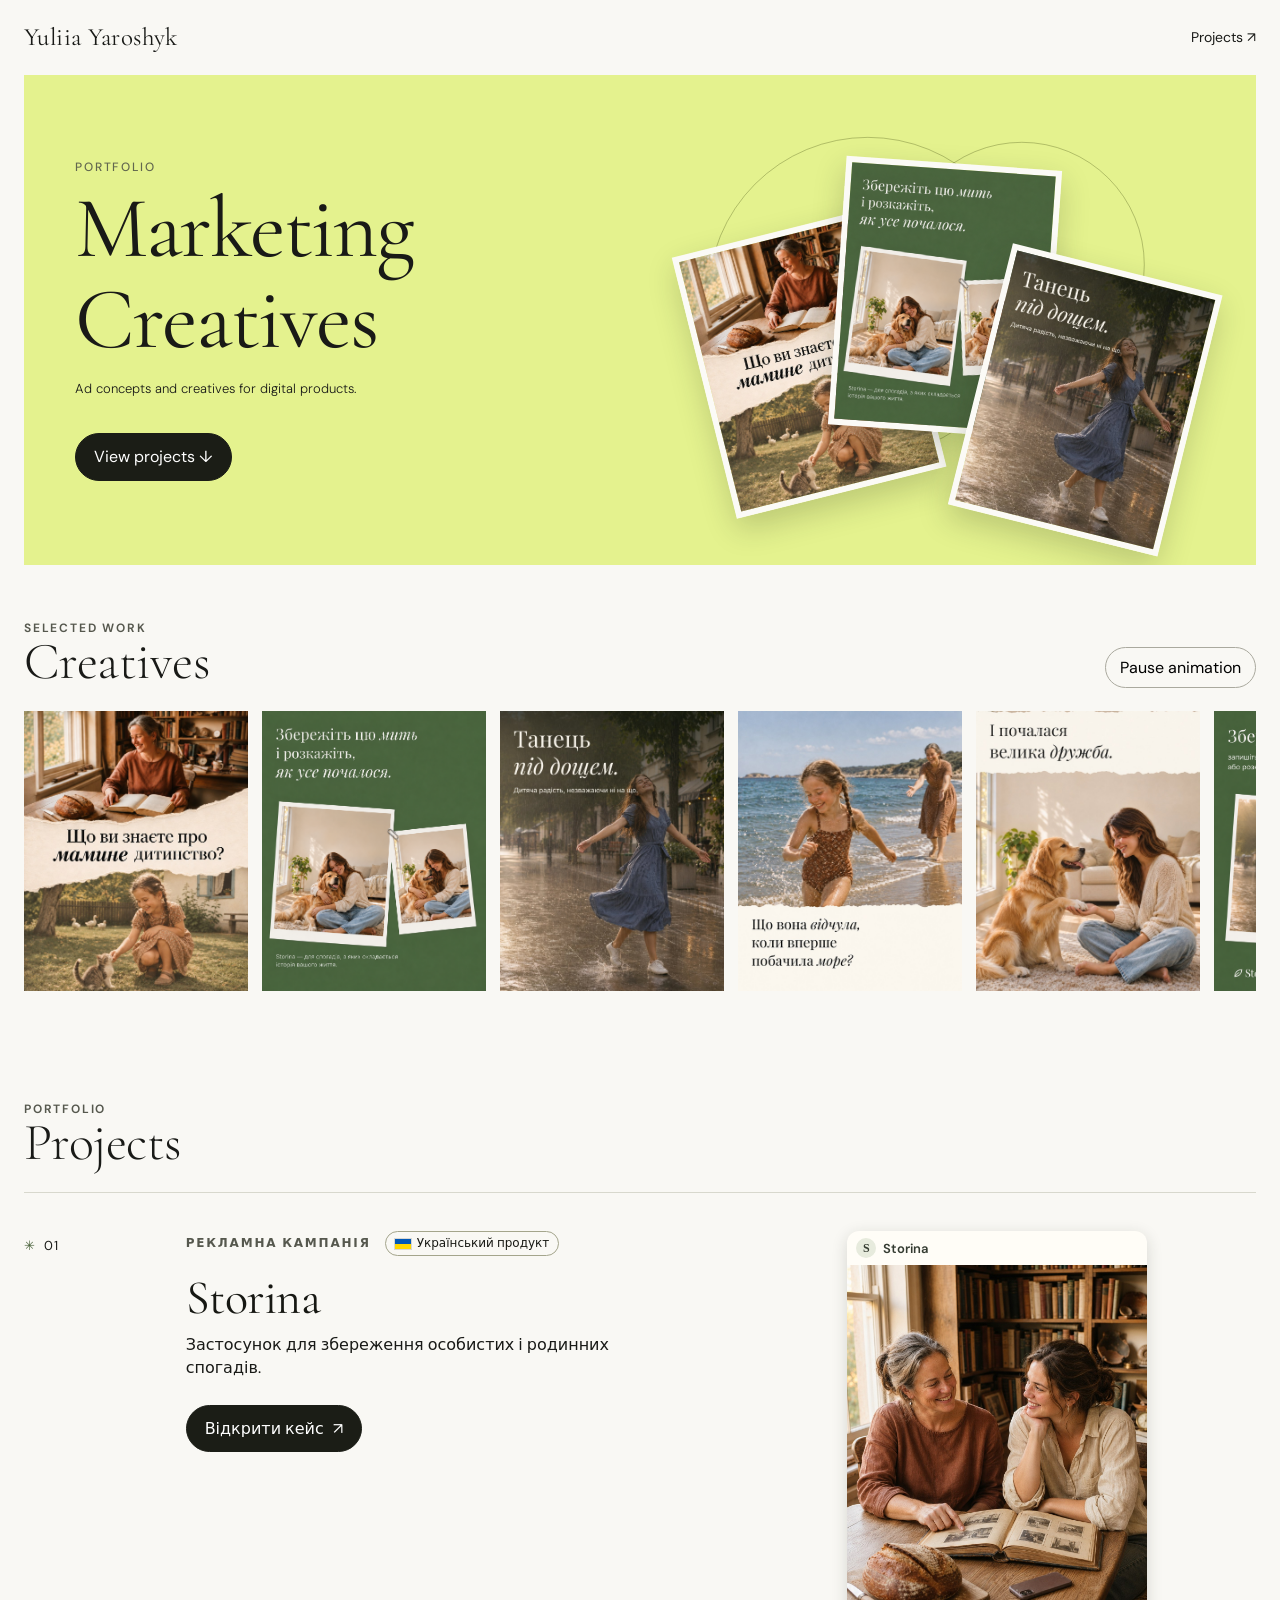
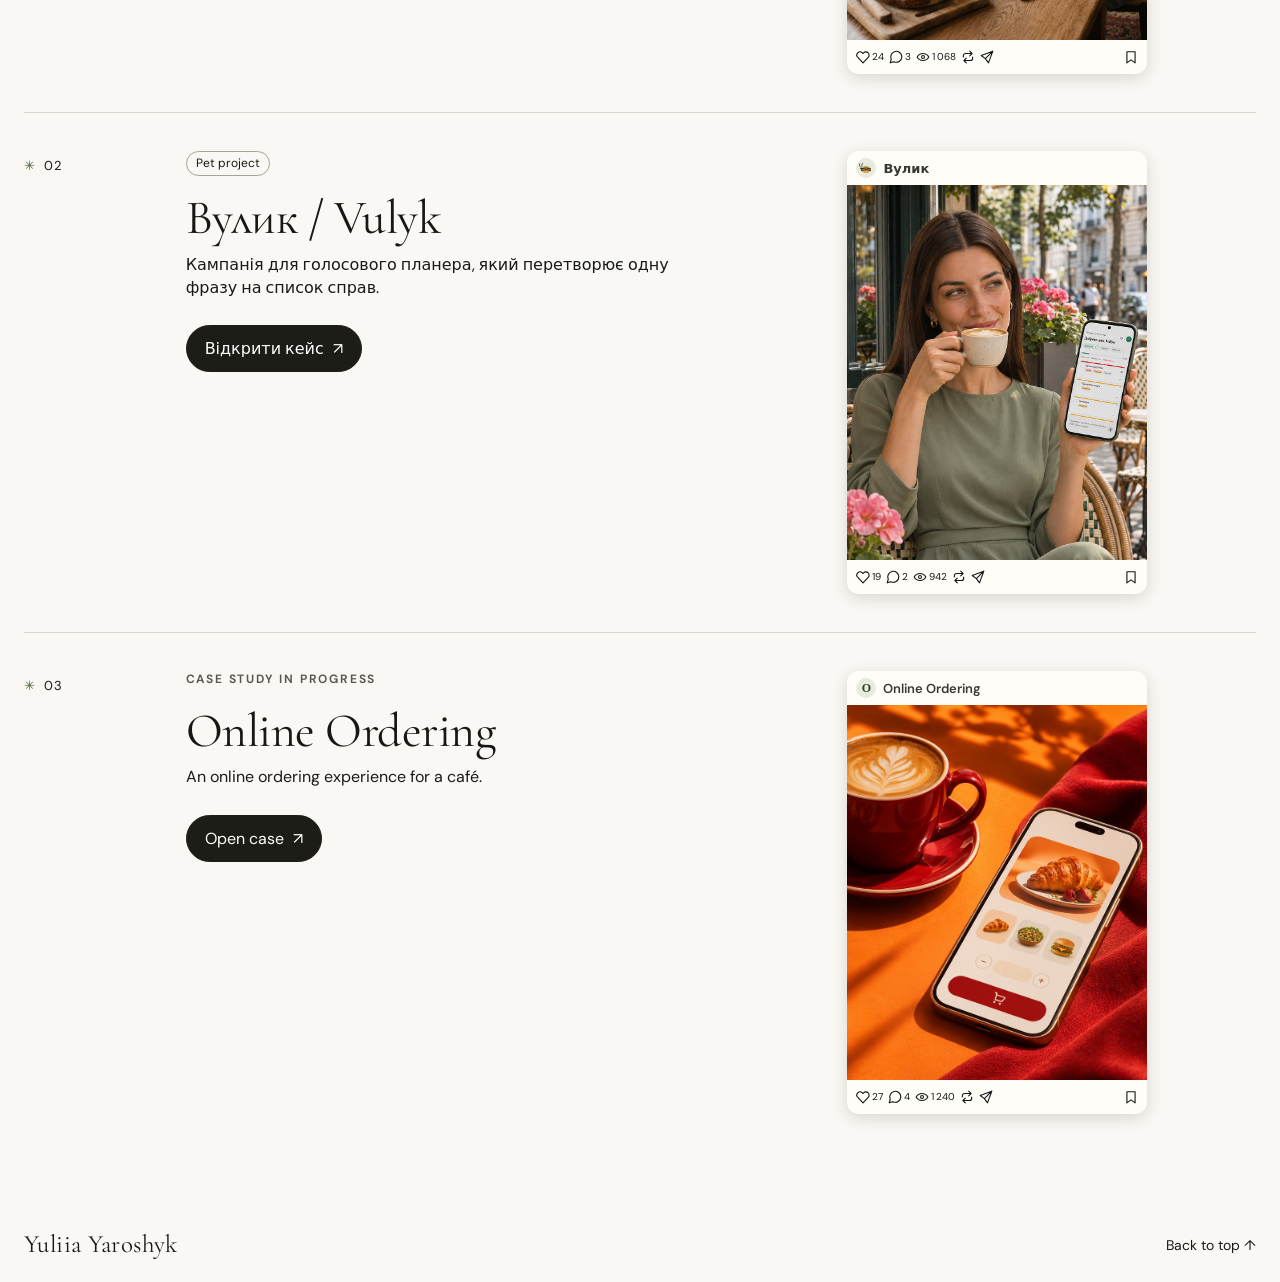
==== index.html @ d84deea1 "Import marketing portfolio site" ====
<!doctype html><html lang="en"><head><meta charset="utf-8"><meta name="viewport" content="width=device-width,initial-scale=1"><meta name="description" content="Marketing Creatives — Yuliia Yaroshyk’s portfolio."><title>Marketing Creatives · Yuliia Yaroshyk</title><link rel="preconnect" href="https://fonts.googleapis.com"><link rel="preconnect" href="https://fonts.gstatic.com" crossorigin><link rel="stylesheet" href="https://fonts.googleapis.com/css2?family=Cormorant+Garamond:ital,wght@0,300;0,400;0,600;1,300;1,400;1,600&amp;family=DM+Sans:opsz,wght@9..40,300;9..40,400;9..40,500&amp;display=swap"><style>*{box-sizing:border-box}body{margin:0;background:#f9f8f4;color:#191a17;font:16px/1.45 'DM Sans',system-ui,sans-serif}a{color:inherit}img{display:block;width:100%;height:auto}header,main,footer{width:min(1260px,calc(100% - 48px));margin:auto}header,footer{display:flex;justify-content:space-between;align-items:center;padding:23px 0;gap:16px}header a,footer a{text-decoration:none}.label{color:#56584e;font-size:12px;letter-spacing:.15em;text-transform:uppercase;font-weight:650}.hero{display:grid;grid-template-columns:1fr 1fr;align-items:center;background:#e4f28e;overflow:hidden;min-height:490px}.copy{padding:clamp(24px,5vw,75px) clamp(24px,4vw,56px);z-index:1}.copy p{max-width:320px;margin:22px 0;font-size:13px;font-weight:300;line-height:1.85}.copy a{display:inline-block;background:#1b1d16;color:white;border-radius:0;padding:12px 20px;text-decoration:none}h1,h2,h3{font-family:'Cormorant Garamond',Georgia,serif;font-weight:400;line-height:.98;margin:0;letter-spacing:-.035em}h1{font-size:clamp(58px,6.8vw,104px);line-height:1.04;letter-spacing:-.022em;margin-top:20px}h2{font-size:clamp(38px,5vw,52px);font-weight:300;letter-spacing:-.01em}h3{font-size:30px;font-weight:300;line-height:1.2;letter-spacing:-.01em}.stage{height:460px;position:relative;isolation:isolate}.stage img{position:absolute;width:35%;left:32%;top:16%;aspect-ratio:4/5;object-fit:cover;border:6px solid #fbfaf6;box-shadow:0 12px 30px #26311736;animation:float 6s ease-in-out infinite;transform:translate(var(--x),var(--y)) rotate(var(--r))}.stage img:nth-of-type(1){--x:-63%;--y:24%;--r:-14deg}.stage img:nth-of-type(2){--x:0%;--y:0%;--r:4deg;animation-delay:-2s}.stage img:nth-of-type(3){--x:65%;--y:38%;--r:14deg;animation-delay:-4s}@keyframes float{50%{transform:translate(var(--x),calc(var(--y) - 14px)) rotate(var(--r))}}section:not(.hero){padding:55px 0;border-bottom:1px solid #d1d1c7}.row{display:flex;justify-content:space-between;align-items:end;gap:12px;margin-bottom:23px}.window{overflow:hidden}.belt,.set{display:flex;width:max-content}.belt{animation:scroll 34s linear infinite}.set{gap:14px;padding-right:14px}.set img{width:clamp(136px,18vw,224px);aspect-ratio:4/5;object-fit:cover}@keyframes scroll{to{transform:translateX(-50%)}}.paused .belt,.paused .stage img,.window:hover .belt{animation-play-state:paused}button{font:inherit;border:1px solid #aaa99e;background:transparent;padding:8px 14px;border-radius:0;cursor:pointer}.projects{display:grid;grid-template-columns:repeat(2,minmax(0,1fr));gap:18px}.featured{grid-column:1/-1;display:grid;grid-template-columns:1fr 1fr;background:#e7e9de;text-decoration:none}.featured>div,.projects article>div{padding:22px}.featured img,.projects article img{aspect-ratio:16/9;object-fit:cover}.featured img{object-position:center 29%}.projects article{background:#eeece5}.projects p{margin-bottom:0}.projects h3{margin:9px 0}.projects a:hover h3{text-decoration:underline}.arrow{font-size:25px}a:focus-visible,button:focus-visible{outline:3px solid #172bb6;outline-offset:4px}@media(max-width:680px){header,main,footer{width:calc(100% - 24px)}.hero,.featured,.projects{grid-template-columns:1fr}.stage{height:clamp(235px,65vw,390px)}.copy{padding-bottom:0}.row{align-items:start;flex-direction:column}.stage img{width:31%;left:35%;top:10%}section:not(.hero){padding:35px 0}}@media(prefers-reduced-motion:reduce){.stage img,.belt{animation:none}.window{overflow-x:auto}.set[aria-hidden=true],#motion{display:none}}.product-label{display:inline-block;margin-top:8px;padding:3px 9px;border:1px solid #6a785e;border-radius:0;color:#34432b;font-size:12px;line-height:1.4}
.copy{display:flex;flex-direction:column;align-items:flex-start;text-align:left;gap:32px}
.copy .label{margin-bottom:8px;color:#62674f;font-weight:500}
.copy h1{margin:0}
.copy p{margin:12px 0 0}
.projects{display:grid;grid-template-columns:minmax(0,1fr);gap:18px}
.projects .project{display:grid;grid-template-columns:minmax(0,1fr) minmax(0,1fr);background:#e7e9de;border:1px solid #d7d9cd;border-radius:0;overflow:hidden}
.projects .project-media{display:grid;place-items:center;padding:18px;background:#efeee8}
.projects .project-media img{width:100%;height:clamp(205px,28vw,320px);aspect-ratio:auto;object-fit:contain}
.projects .project-content{display:flex;flex-direction:column;align-items:flex-start;justify-content:center;gap:24px;padding:clamp(20px,3vw,42px)}
.project-meta{display:flex;align-items:flex-start;justify-content:space-between;gap:10px;flex-wrap:wrap;width:100%}
.project-meta .product-label{margin:0 0 0 auto;white-space:nowrap}
.project-intro h3{margin:0}
.project-intro p{margin:8px 0 0;max-width:44ch}
.site-button,.copy .site-button{display:inline-flex;align-items:center;gap:9px;background:#1b1d16;color:#fff;border:1px solid #1b1d16;border-radius:0;padding:11px 18px;text-decoration:none;transition:background-color .2s,color .2s,border-color .2s,transform .2s}
@media(hover:hover){.site-button:hover,.copy .site-button:hover{background:#435235;border-color:#435235;color:#fff;transform:translateY(-2px)}#motion:hover{background:#e7e9de}}
@media(max-width:680px){.copy{gap:24px}.projects .project{grid-template-columns:minmax(0,1fr)}.projects .project-media img{height:clamp(190px,64vw,320px)}.projects .project-content{gap:16px}}
@media(prefers-reduced-motion:reduce){.site-button,.copy .site-button{transition:none}.site-button:hover,.copy .site-button:hover{transform:none}}

#more .projects{display:block;border-top:1px solid #d8d8cd}
#more .project{grid-template-columns:minmax(52px,.22fr) minmax(0,1fr) minmax(0,1.03fr);grid-template-areas:'number copy media';gap:clamp(18px,4vw,58px);align-items:start;padding:clamp(20px,3vw,38px) 0;border:0;border-bottom:1px solid #d8d8cd;background:transparent;overflow:visible}
#more .project-number{grid-area:number;display:flex;align-items:center;gap:8px;padding-top:6px;font-size:13px;letter-spacing:.08em;font-variant-numeric:tabular-nums}
#more .project-number:before{content:'✳';color:#486139}
#more .project-content{grid-area:copy;padding:0;gap:14px}
#more .project-meta{justify-content:flex-start;align-items:center;gap:8px 14px}
#more .product-label{margin:0}
#more .project-intro h3{color:#486139;font-size:clamp(34px,4vw,48px);font-weight:400}
#more .project-intro p{margin-top:5px}
#more .project-media{grid-area:media;padding:0;background:transparent}
#more .project-media img{height:clamp(190px,25vw,315px);object-position:left center;object-fit:contain}
@media(max-width:680px){
 #more .project{grid-template-columns:42px minmax(0,1fr);grid-template-areas:'number copy' '. media';gap:16px 12px}
 #more .project-media img{height:auto;max-height:320px}
}

section[aria-labelledby="creative-title"]{border-bottom:0}

header b,footer b{font:400 25px/1.15 'Cormorant Garamond',Georgia,serif;letter-spacing:.015em;text-transform:none}
header a,footer a{font:400 14px/1.3 'DM Sans',system-ui,sans-serif}
#more{border-bottom:0}
#more .project:last-child{border-bottom:0}
#more .project-intro h3{color:#171813}
#more .product-label{border-radius:999px;color:#171813;border-color:#a4a58c}
#more .project-content .site-button{margin-top:12px}
#more .project-media{position:relative;aspect-ratio:3/2;background:#eeece5}
#more .project-media img{position:absolute;inset:0;width:100%;height:100%;min-height:0;max-height:none;object-fit:contain;object-position:center}
#more .project{position:relative;transition:background-color .2s ease}
#more .project-storina .project-media img{object-fit:cover;object-position:center 34%}
#more .site-button::after{content:'';position:absolute;inset:0;z-index:1}
#more .site-button:hover{transform:none}
#more .project:focus-within{background:#f0efe7}
.stage .orbit-rings{position:absolute;inset:0;pointer-events:none}
.orbit-rings i{position:absolute;width:var(--diameter);aspect-ratio:1;border:1px solid #65702b66;border-radius:50%;transform:translate(-50%,-50%)}
.orbit-rings i:nth-child(1){--diameter:52%;left:37%;top:45%}
.orbit-rings i:nth-child(2){--diameter:40%;left:62%;top:38%}
.orbit-rings i:nth-child(3){--diameter:32%;left:70%;top:62%}
@media(hover:hover){
 #more .project:hover{background:#f0efe7}
 #more .site-button:hover{background:#d6dbad;border-color:#d6dbad;color:#171813}
 .copy .site-button:hover{background:#fbf7e9;border-color:#1b1d16;color:#171813}
}
@media(prefers-reduced-motion:reduce){#more .project{transition:none}}
.product-label:has(.ukraine-flag){display:inline-flex;align-items:center;gap:6px}
.ukraine-flag{display:inline-block;flex:none;width:16px;aspect-ratio:3/2;background:linear-gradient(to bottom,#0057b7 50%,#ffd700 50%);box-shadow:0 0 0 1px #0002}
</style><link rel="stylesheet" href="assets/portfolio-components.css"></head><body><header><b>Yuliia Yaroshyk</b><a href="#more">Projects ↗</a></header><main><section class="hero"><div class="copy"><div><div class="label">Portfolio</div><h1>Marketing<br>Creatives</h1><p>Ad concepts and creatives for digital products.</p></div><a class="site-button" href="#more">View projects ↓</a></div><div class="stage" aria-hidden="true"><div class="orbit-rings"><i></i><i></i><i></i></div><img src="assets/01-mother-01-approved.jpg" alt="" width="200" height="250"><img src="assets/02-dream-03.png" alt="" width="200" height="250"><img src="assets/03-rain-01.jpg" alt="" width="200" height="250"></div></section><section aria-labelledby="creative-title"><div class="row"><div><div class="label">Selected work</div><h2 id="creative-title">Creatives</h2></div><button type="button" id="motion" aria-pressed="false">Pause animation</button></div><div class="window" tabindex="0" aria-label="Selected Storina creatives"><div class="belt"><div class="set"><img src="assets/01-mother-01-approved.jpg" width="224" height="280" alt="" loading="lazy"><img src="assets/02-dream-03.png" width="224" height="280" alt="" loading="lazy"><img src="assets/03-rain-01.jpg" width="224" height="280" alt="" loading="lazy"><img src="assets/01-mother-03.jpg" width="224" height="280" alt="" loading="lazy"><img src="assets/02-dream-02.jpg" width="224" height="280" alt="" loading="lazy"><img src="assets/03-rain-03.png" width="224" height="280" alt="" loading="lazy"></div><div class="set" aria-hidden="true"><img src="assets/01-mother-01-approved.jpg" width="224" height="280" alt="" loading="lazy"><img src="assets/02-dream-03.png" width="224" height="280" alt="" loading="lazy"><img src="assets/03-rain-01.jpg" width="224" height="280" alt="" loading="lazy"><img src="assets/01-mother-03.jpg" width="224" height="280" alt="" loading="lazy"><img src="assets/02-dream-02.jpg" width="224" height="280" alt="" loading="lazy"><img src="assets/03-rain-03.png" width="224" height="280" alt="" loading="lazy"></div></div></div></section><section id="more" aria-labelledby="project-title"><div class="row"><div><div class="label">Portfolio</div><h2 id="project-title">Projects</h2></div></div><div class="projects"><article class="project project-storina" lang="uk"><span class="project-number" aria-hidden="true">01</span><div class="project-media post-stack"><div class="post-card post-front"><div class="post-top" aria-hidden="true"><span class="post-avatar">S</span>Storina</div><img src="assets/storina-project-cover.jpg" alt="Мати й донька гортають родинний фотоальбом" loading="lazy"><div class="post-bottom" role="img" aria-label="Демонстраційні показники: 24 вподобань, 3 коментарі, 1 068 переглядів"><span class="post-stat"><svg viewBox="0 0 24 24" width="24" height="24" fill="none" stroke="currentColor" stroke-width="1.9" stroke-linecap="round" stroke-linejoin="round" focusable="false"><path d="M20.8 4.9a5.5 5.5 0 0 0-7.8 0L12 6l-1.1-1.1a5.5 5.5 0 0 0-7.8 7.8l1.1 1.1L12 22l7.8-8.2 1.1-1.1a5.5 5.5 0 0 0-.1-7.8Z"/></svg><span>24</span></span><span class="post-stat"><svg viewBox="0 0 24 24" width="24" height="24" fill="none" stroke="currentColor" stroke-width="1.9" stroke-linecap="round" stroke-linejoin="round" focusable="false"><path d="M22 11.5a9.5 9.5 0 0 1-13.7 8.5L2 22l1.9-6.2A9.5 9.5 0 1 1 22 11.5Z"/></svg><span>3</span></span><span class="post-stat"><svg viewBox="0 0 24 24" width="24" height="24" fill="none" stroke="currentColor" stroke-width="1.9" stroke-linecap="round" stroke-linejoin="round" focusable="false"><path d="M2 12s3.5-6 10-6 10 6 10 6-3.5 6-10 6-10-6-10-6Z"/><circle cx="12" cy="12" r="2.5"/></svg><span>1&#8239;068</span></span><svg viewBox="0 0 24 24" width="24" height="24" fill="none" stroke="currentColor" stroke-width="1.9" stroke-linecap="round" stroke-linejoin="round" focusable="false"><path d="m15 2 4 4-4 4M19 6H8a4 4 0 0 0-4 4v2m5 10-4-4 4-4m-4 4h11a4 4 0 0 0 4-4v-2"/></svg><svg viewBox="0 0 24 24" width="24" height="24" fill="none" stroke="currentColor" stroke-width="1.9" stroke-linecap="round" stroke-linejoin="round" focusable="false"><path d="M22 2 9.2 14.8M22 2l-7.5 20-5.3-7.2L2 9.5 22 2Z"/></svg><svg viewBox="0 0 24 24" width="24" height="24" fill="none" stroke="currentColor" stroke-width="1.9" stroke-linecap="round" stroke-linejoin="round" focusable="false"><path d="M5 3h14v19l-7-5-7 5V3Z"/></svg></div></div></div><div class="project-content"><div class="project-meta"><span class="label">Рекламна кампанія</span><span class="product-label"><span class="ukraine-flag" aria-hidden="true"></span>Український продукт</span></div><div class="project-intro"><h3>Storina</h3><p>Застосунок для збереження особистих і родинних спогадів.</p></div><a class="site-button" href="storina.html" aria-label="Відкрити кейс · Storina">Відкрити кейс <span aria-hidden="true">↗</span></a></div></article><article class="project project-vulyk" lang="uk"><span class="project-number" aria-hidden="true">02</span><div class="project-media post-stack"><div class="post-card post-front"><div class="post-top" aria-hidden="true"><span class="post-avatar"><img src="assets/vulyk/bee.svg" alt="" width="28" height="24"></span>Вулик</div><img src="assets/vulyk/05-vulyk.png" alt="Героїня з кавою показує Вулик на телефоні" loading="lazy"><div class="post-bottom" role="img" aria-label="Демонстраційні показники: 19 вподобань, 2 коментарі, 942 переглядів"><span class="post-stat"><svg viewBox="0 0 24 24" width="24" height="24" fill="none" stroke="currentColor" stroke-width="1.9" stroke-linecap="round" stroke-linejoin="round" focusable="false"><path d="M20.8 4.9a5.5 5.5 0 0 0-7.8 0L12 6l-1.1-1.1a5.5 5.5 0 0 0-7.8 7.8l1.1 1.1L12 22l7.8-8.2 1.1-1.1a5.5 5.5 0 0 0-.1-7.8Z"/></svg><span>19</span></span><span class="post-stat"><svg viewBox="0 0 24 24" width="24" height="24" fill="none" stroke="currentColor" stroke-width="1.9" stroke-linecap="round" stroke-linejoin="round" focusable="false"><path d="M22 11.5a9.5 9.5 0 0 1-13.7 8.5L2 22l1.9-6.2A9.5 9.5 0 1 1 22 11.5Z"/></svg><span>2</span></span><span class="post-stat"><svg viewBox="0 0 24 24" width="24" height="24" fill="none" stroke="currentColor" stroke-width="1.9" stroke-linecap="round" stroke-linejoin="round" focusable="false"><path d="M2 12s3.5-6 10-6 10 6 10 6-3.5 6-10 6-10-6-10-6Z"/><circle cx="12" cy="12" r="2.5"/></svg><span>942</span></span><svg viewBox="0 0 24 24" width="24" height="24" fill="none" stroke="currentColor" stroke-width="1.9" stroke-linecap="round" stroke-linejoin="round" focusable="false"><path d="m15 2 4 4-4 4M19 6H8a4 4 0 0 0-4 4v2m5 10-4-4 4-4m-4 4h11a4 4 0 0 0 4-4v-2"/></svg><svg viewBox="0 0 24 24" width="24" height="24" fill="none" stroke="currentColor" stroke-width="1.9" stroke-linecap="round" stroke-linejoin="round" focusable="false"><path d="M22 2 9.2 14.8M22 2l-7.5 20-5.3-7.2L2 9.5 22 2Z"/></svg><svg viewBox="0 0 24 24" width="24" height="24" fill="none" stroke="currentColor" stroke-width="1.9" stroke-linecap="round" stroke-linejoin="round" focusable="false"><path d="M5 3h14v19l-7-5-7 5V3Z"/></svg></div></div></div><div class="project-content"><div class="project-meta"><span class="product-label">Pet project</span></div><div class="project-intro"><h3>Вулик / Vulyk</h3><p>Кампанія для голосового планера, який перетворює одну фразу на список справ.</p></div><a class="site-button" href="vulyk.html" aria-label="Відкрити кейс · Вулик">Відкрити кейс <span aria-hidden="true">↗</span></a></div></article><article class="project project-ordering"><span class="project-number" aria-hidden="true">03</span><div class="project-media post-stack"><div class="post-card post-front"><div class="post-top" aria-hidden="true"><span class="post-avatar">O</span>Online Ordering</div><img src="assets/ordering.jpg" alt="Обкладинка кейсу про онлайн-замовлення в кав’ярні" loading="lazy"><div class="post-bottom" role="img" aria-label="Демонстраційні показники: 27 вподобань, 4 коментарі, 1 240 переглядів"><span class="post-stat"><svg viewBox="0 0 24 24" width="24" height="24" fill="none" stroke="currentColor" stroke-width="1.9" stroke-linecap="round" stroke-linejoin="round" focusable="false"><path d="M20.8 4.9a5.5 5.5 0 0 0-7.8 0L12 6l-1.1-1.1a5.5 5.5 0 0 0-7.8 7.8l1.1 1.1L12 22l7.8-8.2 1.1-1.1a5.5 5.5 0 0 0-.1-7.8Z"/></svg><span>27</span></span><span class="post-stat"><svg viewBox="0 0 24 24" width="24" height="24" fill="none" stroke="currentColor" stroke-width="1.9" stroke-linecap="round" stroke-linejoin="round" focusable="false"><path d="M22 11.5a9.5 9.5 0 0 1-13.7 8.5L2 22l1.9-6.2A9.5 9.5 0 1 1 22 11.5Z"/></svg><span>4</span></span><span class="post-stat"><svg viewBox="0 0 24 24" width="24" height="24" fill="none" stroke="currentColor" stroke-width="1.9" stroke-linecap="round" stroke-linejoin="round" focusable="false"><path d="M2 12s3.5-6 10-6 10 6 10 6-3.5 6-10 6-10-6-10-6Z"/><circle cx="12" cy="12" r="2.5"/></svg><span>1&#8239;240</span></span><svg viewBox="0 0 24 24" width="24" height="24" fill="none" stroke="currentColor" stroke-width="1.9" stroke-linecap="round" stroke-linejoin="round" focusable="false"><path d="m15 2 4 4-4 4M19 6H8a4 4 0 0 0-4 4v2m5 10-4-4 4-4m-4 4h11a4 4 0 0 0 4-4v-2"/></svg><svg viewBox="0 0 24 24" width="24" height="24" fill="none" stroke="currentColor" stroke-width="1.9" stroke-linecap="round" stroke-linejoin="round" focusable="false"><path d="M22 2 9.2 14.8M22 2l-7.5 20-5.3-7.2L2 9.5 22 2Z"/></svg><svg viewBox="0 0 24 24" width="24" height="24" fill="none" stroke="currentColor" stroke-width="1.9" stroke-linecap="round" stroke-linejoin="round" focusable="false"><path d="M5 3h14v19l-7-5-7 5V3Z"/></svg></div></div></div><div class="project-content"><div class="project-meta"><span class="label">Case study in progress</span></div><div class="project-intro"><h3>Online Ordering</h3><p>An online ordering experience for a café.</p></div><a class="site-button" href="online-ordering.html" aria-label="Open case · Online Ordering">Open case <span aria-hidden="true">↗</span></a></div></article></div></section></main><footer><b>Yuliia Yaroshyk</b><a href="#">Back to top ↑</a></footer><script>const motion=document.querySelector('#motion');motion.addEventListener('click',()=>{const paused=document.body.classList.toggle('paused');motion.setAttribute('aria-pressed',String(paused));motion.textContent=paused?'Resume animation':'Pause animation';});</script></body></html>
---- assets/portfolio-components.css ----
.site-button,
.copy .site-button,
.hero .button,
button {
  border-radius: 999px;
}

footer b {
  font: 400 25px/1.15 'Cormorant Garamond', Georgia, serif;
  letter-spacing: .015em;
  text-transform: none;
}

footer a {
  font: 400 14px/1.3 'DM Sans', system-ui, sans-serif;
}

#more .project-media.post-stack {
  isolation: isolate;
  display: grid;
  grid-template-columns: minmax(0, 300px);
  place-content: center;
  aspect-ratio: auto;
  padding: 0;
  background: transparent;
}

#more .post-stack .post-card {
  position: relative;
  grid-area: 1 / 1;
  align-self: center;
  min-width: 0;
  border-radius: 12px;
  overflow: hidden;
  background: #fffdf7;
  box-shadow: 0 4px 16px #23271928;
}

#more .post-stack img {
  position: static;
  display: block;
  width: 100%;
  height: auto;
}

#more .post-stack .post-card > img {
  aspect-ratio: 4 / 5;
  object-fit: cover;
  object-position: center;
}

#more .project-vulyk .post-card > img {
  object-position: center 30%;
}

#more .project-ordering .post-card > img {
  object-position: 94% center;
}

.post-top,
.post-bottom {
  display: flex;
  align-items: center;
  gap: 7px;
  padding: 7px 9px;
  color: #343b31;
  line-height: 1;
}

.post-top {
  min-height: 34px;
  font-size: clamp(10px, 1.2vw, 13px);
  font-weight: 600;
}

#more .post-stack .post-avatar {
  display: grid;
  place-items: center;
  flex: 0 0 20px;
  height: 20px;
  border-radius: 50%;
  background: #e7ebdd;
  font: 600 12px/1 Georgia, serif;
}

#more .post-stack .post-avatar img {
  width: 16px;
}

.post-bottom {
  min-height: 34px;
  gap: 5px;
  color: #121619;
  font-size: 10px;
  font-variant-numeric: tabular-nums;
}

.post-bottom svg {
  flex: 0 0 auto;
  width: 14px;
  height: auto;
}

.post-bottom > svg:last-child {
  margin-inline-start: auto;
}

.post-stat {
  display: inline-flex;
  align-items: center;
  gap: 2px;
  white-space: nowrap;
}

#s5 .concept {
  display: grid;
  grid-template-columns: minmax(0, 1fr);
  justify-items: center;
  align-items: start;
  gap: clamp(18px, 3vw, 30px);
}

#s5 .concept-copy {
  grid-row: auto;
  text-align: center;
}

#s5 .concept-copy p {
  max-width: 62ch;
  margin-inline: auto;
}

#s5 .concept > .carousel {
  width: min(100%, 850px);
}

.storina-page #s5 h2 {
  margin-bottom: 24px;
}

.storina-page #s5 .concept {
  justify-items: start;
  gap: 24px;
}

.storina-page #s5 h2 + .concept {
  padding-top: 0;
}

.storina-page #s5 .concept-copy {
  text-align: left;
}

.storina-page #s5 .concept-copy .product-label {
  margin-top: 0;
}

.storina-page #s5 .carousel-controls {
  justify-content: flex-start;
}

@media (hover: hover) and (prefers-reduced-motion: no-preference) {
  .storina-page #s5 .slides img {
    transition: opacity 180ms ease-out;
  }

  .storina-page #s5 .slides a:hover img {
    opacity: .93;
  }
}

#s5 .concept > .vulyk-video {
  justify-self: center;
  width: min(100%, 300px);
}

#s5 .concept > .vulyk-video video {
  width: 100%;
}

.vulyk-page .hero,
.storina-page .hero {
  grid-template-columns: minmax(0, 1fr) clamp(235px, 26vw, 340px);
}

.case-cover {
  padding: 0;
}

.case-cover img,
.ordering-page .projects .project-media img {
  display: block;
  width: 100%;
  height: auto;
  aspect-ratio: 4 / 5;
  object-fit: cover;
}

.vulyk-page .case-cover img {
  object-position: center 30%;
}

.ordering-page .projects .project-media {
  padding: 0;
}

.ordering-page .projects .project-media img {
  object-position: 94% center;
  max-width: 340px;
}

.hero-logo {
  display: inline-block;
  width: .58em;
  height: auto;
  margin-inline-start: .05em;
  vertical-align: .04em;
}

@media (max-width: 650px) {
  .vulyk-page .hero,
  .storina-page .hero {
    grid-template-columns: minmax(0, 1fr);
  }
}
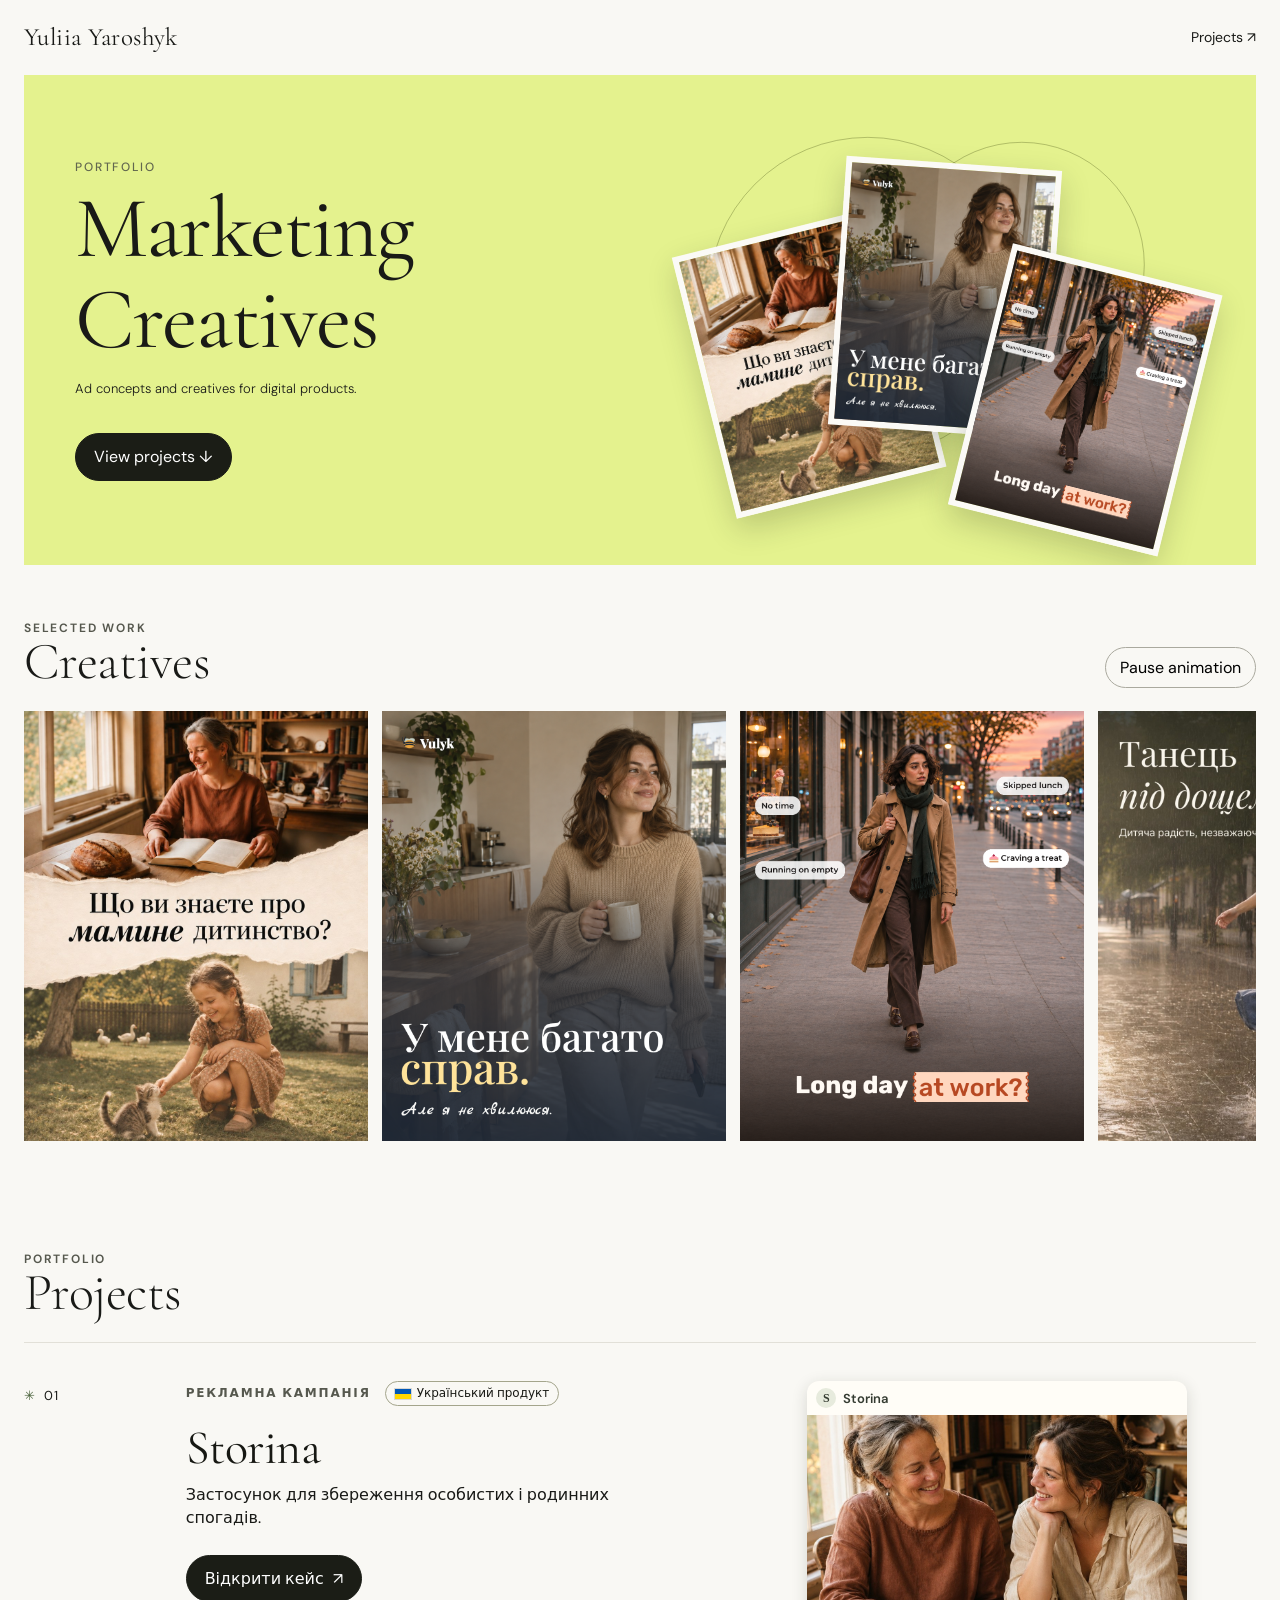
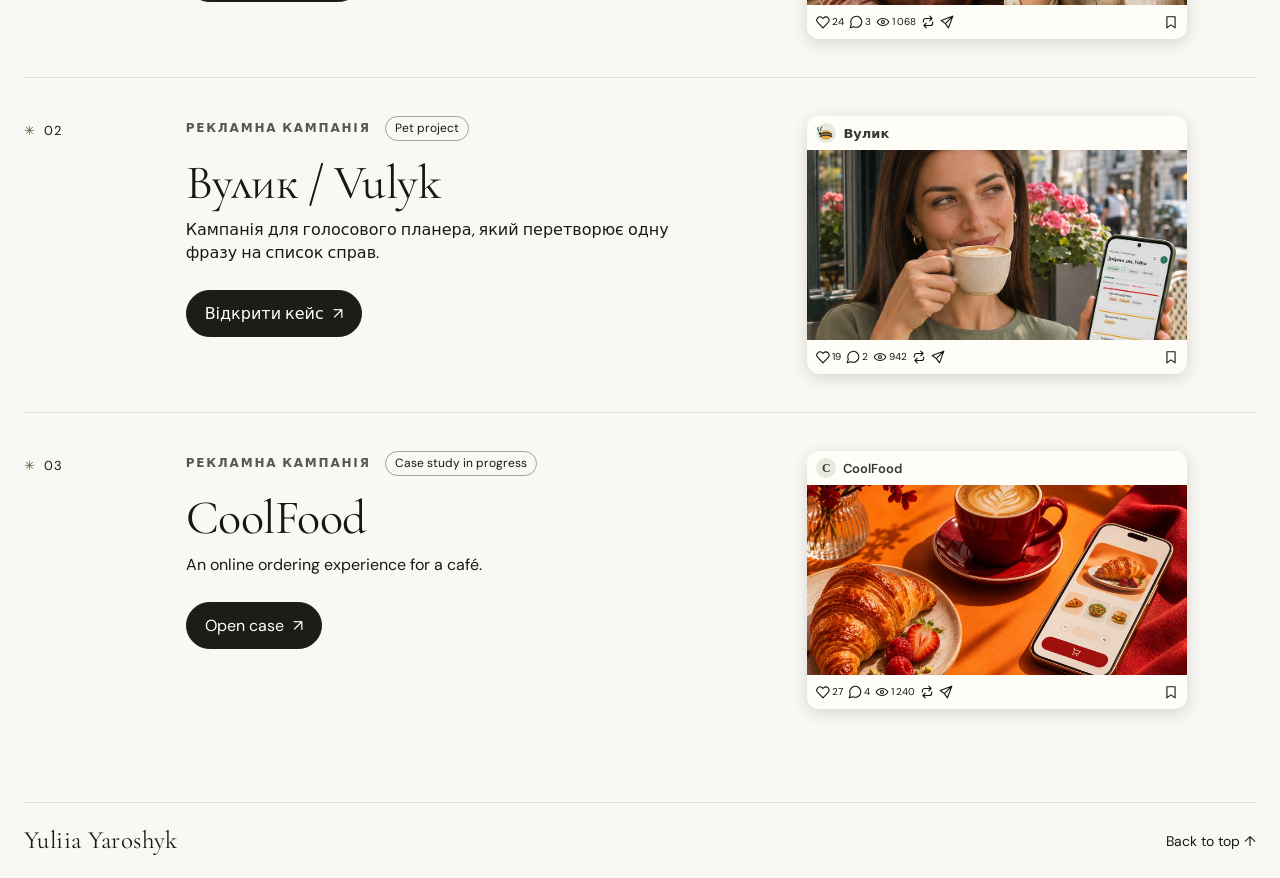
==== commit 5e5567e6: "Update marketing portfolio cases and creative galleries" ====
--- a/index.html
+++ b/index.html
@@ -1,4 +1,4 @@
-<!doctype html><html lang="en"><head><meta charset="utf-8"><meta name="viewport" content="width=device-width,initial-scale=1"><meta name="description" content="Marketing Creatives — Yuliia Yaroshyk’s portfolio."><title>Marketing Creatives · Yuliia Yaroshyk</title><link rel="preconnect" href="https://fonts.googleapis.com"><link rel="preconnect" href="https://fonts.gstatic.com" crossorigin><link rel="stylesheet" href="https://fonts.googleapis.com/css2?family=Cormorant+Garamond:ital,wght@0,300;0,400;0,600;1,300;1,400;1,600&amp;family=DM+Sans:opsz,wght@9..40,300;9..40,400;9..40,500&amp;display=swap"><style>*{box-sizing:border-box}body{margin:0;background:#f9f8f4;color:#191a17;font:16px/1.45 'DM Sans',system-ui,sans-serif}a{color:inherit}img{display:block;width:100%;height:auto}header,main,footer{width:min(1260px,calc(100% - 48px));margin:auto}header,footer{display:flex;justify-content:space-between;align-items:center;padding:23px 0;gap:16px}header a,footer a{text-decoration:none}.label{color:#56584e;font-size:12px;letter-spacing:.15em;text-transform:uppercase;font-weight:650}.hero{display:grid;grid-template-columns:1fr 1fr;align-items:center;background:#e4f28e;overflow:hidden;min-height:490px}.copy{padding:clamp(24px,5vw,75px) clamp(24px,4vw,56px);z-index:1}.copy p{max-width:320px;margin:22px 0;font-size:13px;font-weight:300;line-height:1.85}.copy a{display:inline-block;background:#1b1d16;color:white;border-radius:0;padding:12px 20px;text-decoration:none}h1,h2,h3{font-family:'Cormorant Garamond',Georgia,serif;font-weight:400;line-height:.98;margin:0;letter-spacing:-.035em}h1{font-size:clamp(58px,6.8vw,104px);line-height:1.04;letter-spacing:-.022em;margin-top:20px}h2{font-size:clamp(38px,5vw,52px);font-weight:300;letter-spacing:-.01em}h3{font-size:30px;font-weight:300;line-height:1.2;letter-spacing:-.01em}.stage{height:460px;position:relative;isolation:isolate}.stage img{position:absolute;width:35%;left:32%;top:16%;aspect-ratio:4/5;object-fit:cover;border:6px solid #fbfaf6;box-shadow:0 12px 30px #26311736;animation:float 6s ease-in-out infinite;transform:translate(var(--x),var(--y)) rotate(var(--r))}.stage img:nth-of-type(1){--x:-63%;--y:24%;--r:-14deg}.stage img:nth-of-type(2){--x:0%;--y:0%;--r:4deg;animation-delay:-2s}.stage img:nth-of-type(3){--x:65%;--y:38%;--r:14deg;animation-delay:-4s}@keyframes float{50%{transform:translate(var(--x),calc(var(--y) - 14px)) rotate(var(--r))}}section:not(.hero){padding:55px 0;border-bottom:1px solid #d1d1c7}.row{display:flex;justify-content:space-between;align-items:end;gap:12px;margin-bottom:23px}.window{overflow:hidden}.belt,.set{display:flex;width:max-content}.belt{animation:scroll 34s linear infinite}.set{gap:14px;padding-right:14px}.set img{width:clamp(136px,18vw,224px);aspect-ratio:4/5;object-fit:cover}@keyframes scroll{to{transform:translateX(-50%)}}.paused .belt,.paused .stage img,.window:hover .belt{animation-play-state:paused}button{font:inherit;border:1px solid #aaa99e;background:transparent;padding:8px 14px;border-radius:0;cursor:pointer}.projects{display:grid;grid-template-columns:repeat(2,minmax(0,1fr));gap:18px}.featured{grid-column:1/-1;display:grid;grid-template-columns:1fr 1fr;background:#e7e9de;text-decoration:none}.featured>div,.projects article>div{padding:22px}.featured img,.projects article img{aspect-ratio:16/9;object-fit:cover}.featured img{object-position:center 29%}.projects article{background:#eeece5}.projects p{margin-bottom:0}.projects h3{margin:9px 0}.projects a:hover h3{text-decoration:underline}.arrow{font-size:25px}a:focus-visible,button:focus-visible{outline:3px solid #172bb6;outline-offset:4px}@media(max-width:680px){header,main,footer{width:calc(100% - 24px)}.hero,.featured,.projects{grid-template-columns:1fr}.stage{height:clamp(235px,65vw,390px)}.copy{padding-bottom:0}.row{align-items:start;flex-direction:column}.stage img{width:31%;left:35%;top:10%}section:not(.hero){padding:35px 0}}@media(prefers-reduced-motion:reduce){.stage img,.belt{animation:none}.window{overflow-x:auto}.set[aria-hidden=true],#motion{display:none}}.product-label{display:inline-block;margin-top:8px;padding:3px 9px;border:1px solid #6a785e;border-radius:0;color:#34432b;font-size:12px;line-height:1.4}
+<!doctype html><html lang="en"><head><meta charset="utf-8"><meta name="viewport" content="width=device-width,initial-scale=1"><meta name="description" content="Marketing Creatives — Yuliia Yaroshyk’s portfolio."><title>Marketing Creatives · Yuliia Yaroshyk</title><link rel="preconnect" href="https://fonts.googleapis.com"><link rel="preconnect" href="https://fonts.gstatic.com" crossorigin><link rel="stylesheet" href="https://fonts.googleapis.com/css2?family=Cormorant+Garamond:ital,wght@0,300;0,400;0,600;1,300;1,400;1,600&amp;family=DM+Sans:opsz,wght@9..40,300;9..40,400;9..40,500&amp;display=swap"><style>*{box-sizing:border-box}body{margin:0;background:#f9f8f4;color:#191a17;font:16px/1.45 'DM Sans',system-ui,sans-serif}a{color:inherit}img{display:block;width:100%;height:auto}header,main,footer{width:min(1260px,calc(100% - 48px));margin:auto}header,footer{display:flex;justify-content:space-between;align-items:center;padding:23px 0;gap:16px}header a,footer a{text-decoration:none}.label{color:#56584e;font-size:12px;letter-spacing:.15em;text-transform:uppercase;font-weight:650}.hero{display:grid;grid-template-columns:1fr 1fr;align-items:center;background:#e4f28e;overflow:hidden;min-height:490px}.copy{padding:clamp(24px,5vw,75px) clamp(24px,4vw,56px);z-index:1}.copy p{max-width:320px;margin:22px 0;font-size:13px;font-weight:300;line-height:1.85}.copy a{display:inline-block;background:#1b1d16;color:white;border-radius:0;padding:12px 20px;text-decoration:none}h1,h2,h3{font-family:'Cormorant Garamond',Georgia,serif;font-weight:400;line-height:.98;margin:0;letter-spacing:-.035em}h1{font-size:clamp(58px,6.8vw,104px);line-height:1.04;letter-spacing:-.022em;margin-top:20px}h2{font-size:clamp(38px,5vw,52px);font-weight:300;letter-spacing:-.01em}h3{font-size:30px;font-weight:300;line-height:1.2;letter-spacing:-.01em}.stage{height:460px;position:relative;isolation:isolate}.stage img{position:absolute;width:35%;left:32%;top:16%;aspect-ratio:4/5;object-fit:cover;border:6px solid #fbfaf6;box-shadow:0 12px 30px #26311736;animation:float 6s ease-in-out infinite;transform:translate(var(--x),var(--y)) rotate(var(--r))}.stage img:nth-of-type(1){--x:-63%;--y:24%;--r:-14deg}.stage img:nth-of-type(2){--x:0%;--y:0%;--r:4deg;animation-delay:-2s}.stage img:nth-of-type(3){--x:65%;--y:38%;--r:14deg;animation-delay:-4s}@keyframes float{50%{transform:translate(var(--x),calc(var(--y) - 14px)) rotate(var(--r))}}section:not(.hero){padding:55px 0}.row{display:flex;justify-content:space-between;align-items:end;gap:12px;margin-bottom:23px}.window{overflow:hidden}.belt,.set{display:flex;width:max-content}.belt{animation:scroll 34s linear infinite}.set{gap:14px;padding-right:14px}@keyframes scroll{to{transform:translateX(-50%)}}.paused .belt,.paused .stage img,.window:hover .belt{animation-play-state:paused}button{font:inherit;border:1px solid #aaa99e;background:transparent;padding:8px 14px;border-radius:0;cursor:pointer}.projects{display:grid;grid-template-columns:repeat(2,minmax(0,1fr));gap:18px}.featured{grid-column:1/-1;display:grid;grid-template-columns:1fr 1fr;background:#e7e9de;text-decoration:none}.featured>div,.projects article>div{padding:22px}.featured img,.projects article img{aspect-ratio:16/9;object-fit:cover}.featured img{object-position:center 29%}.projects article{background:#eeece5}.projects p{margin-bottom:0}.projects h3{margin:9px 0}.projects a:hover h3{text-decoration:underline}.arrow{font-size:25px}a:focus-visible,button:focus-visible{outline:3px solid #172bb6;outline-offset:4px}@media(max-width:680px){header,main,footer{width:calc(100% - 24px)}.hero,.featured,.projects{grid-template-columns:1fr}.stage{height:clamp(235px,65vw,390px)}.copy{padding-bottom:0}.row{align-items:start;flex-direction:column}.stage img{width:31%;left:35%;top:10%}section:not(.hero){padding:35px 0}}@media(prefers-reduced-motion:reduce){.stage img,.belt{animation:none}.window{overflow-x:auto}.set[aria-hidden=true],#motion{display:none}}.product-label{display:inline-block;margin-top:8px;padding:3px 9px;border:1px solid #6a785e;border-radius:0;color:#34432b;font-size:12px;line-height:1.4}
 .copy{display:flex;flex-direction:column;align-items:flex-start;text-align:left;gap:32px}
 .copy .label{margin-bottom:8px;color:#62674f;font-weight:500}
 .copy h1{margin:0}
@@ -8,8 +8,6 @@
 .projects .project-media{display:grid;place-items:center;padding:18px;background:#efeee8}
 .projects .project-media img{width:100%;height:clamp(205px,28vw,320px);aspect-ratio:auto;object-fit:contain}
 .projects .project-content{display:flex;flex-direction:column;align-items:flex-start;justify-content:center;gap:24px;padding:clamp(20px,3vw,42px)}
-.project-meta{display:flex;align-items:flex-start;justify-content:space-between;gap:10px;flex-wrap:wrap;width:100%}
-.project-meta .product-label{margin:0 0 0 auto;white-space:nowrap}
 .project-intro h3{margin:0}
 .project-intro p{margin:8px 0 0;max-width:44ch}
 .site-button,.copy .site-button{display:inline-flex;align-items:center;gap:9px;background:#1b1d16;color:#fff;border:1px solid #1b1d16;border-radius:0;padding:11px 18px;text-decoration:none;transition:background-color .2s,color .2s,border-color .2s,transform .2s}
@@ -17,12 +15,11 @@
 @media(max-width:680px){.copy{gap:24px}.projects .project{grid-template-columns:minmax(0,1fr)}.projects .project-media img{height:clamp(190px,64vw,320px)}.projects .project-content{gap:16px}}
 @media(prefers-reduced-motion:reduce){.site-button,.copy .site-button{transition:none}.site-button:hover,.copy .site-button:hover{transform:none}}
 
-#more .projects{display:block;border-top:1px solid #d8d8cd}
-#more .project{grid-template-columns:minmax(52px,.22fr) minmax(0,1fr) minmax(0,1.03fr);grid-template-areas:'number copy media';gap:clamp(18px,4vw,58px);align-items:start;padding:clamp(20px,3vw,38px) 0;border:0;border-bottom:1px solid #d8d8cd;background:transparent;overflow:visible}
+#more .projects{display:block;border-top:var(--section-divider)}
+#more .project{grid-template-columns:minmax(52px,.22fr) minmax(0,1fr) minmax(0,1.03fr);grid-template-areas:'number copy media';gap:clamp(18px,4vw,58px);align-items:start;padding:clamp(20px,3vw,38px) 0;border:0;border-bottom:var(--section-divider);background:transparent;overflow:visible}
 #more .project-number{grid-area:number;display:flex;align-items:center;gap:8px;padding-top:6px;font-size:13px;letter-spacing:.08em;font-variant-numeric:tabular-nums}
 #more .project-number:before{content:'✳';color:#486139}
 #more .project-content{grid-area:copy;padding:0;gap:14px}
-#more .project-meta{justify-content:flex-start;align-items:center;gap:8px 14px}
 #more .product-label{margin:0}
 #more .project-intro h3{color:#486139;font-size:clamp(34px,4vw,48px);font-weight:400}
 #more .project-intro p{margin-top:5px}
@@ -33,11 +30,9 @@
  #more .project-media img{height:auto;max-height:320px}
 }
 
-section[aria-labelledby="creative-title"]{border-bottom:0}
 
 header b,footer b{font:400 25px/1.15 'Cormorant Garamond',Georgia,serif;letter-spacing:.015em;text-transform:none}
 header a,footer a{font:400 14px/1.3 'DM Sans',system-ui,sans-serif}
-#more{border-bottom:0}
 #more .project:last-child{border-bottom:0}
 #more .project-intro h3{color:#171813}
 #more .product-label{border-radius:999px;color:#171813;border-color:#a4a58c}
@@ -62,4 +57,4 @@
 @media(prefers-reduced-motion:reduce){#more .project{transition:none}}
 .product-label:has(.ukraine-flag){display:inline-flex;align-items:center;gap:6px}
 .ukraine-flag{display:inline-block;flex:none;width:16px;aspect-ratio:3/2;background:linear-gradient(to bottom,#0057b7 50%,#ffd700 50%);box-shadow:0 0 0 1px #0002}
-</style><link rel="stylesheet" href="assets/portfolio-components.css"></head><body><header><b>Yuliia Yaroshyk</b><a href="#more">Projects ↗</a></header><main><section class="hero"><div class="copy"><div><div class="label">Portfolio</div><h1>Marketing<br>Creatives</h1><p>Ad concepts and creatives for digital products.</p></div><a class="site-button" href="#more">View projects ↓</a></div><div class="stage" aria-hidden="true"><div class="orbit-rings"><i></i><i></i><i></i></div><img src="assets/01-mother-01-approved.jpg" alt="" width="200" height="250"><img src="assets/02-dream-03.png" alt="" width="200" height="250"><img src="assets/03-rain-01.jpg" alt="" width="200" height="250"></div></section><section aria-labelledby="creative-title"><div class="row"><div><div class="label">Selected work</div><h2 id="creative-title">Creatives</h2></div><button type="button" id="motion" aria-pressed="false">Pause animation</button></div><div class="window" tabindex="0" aria-label="Selected Storina creatives"><div class="belt"><div class="set"><img src="assets/01-mother-01-approved.jpg" width="224" height="280" alt="" loading="lazy"><img src="assets/02-dream-03.png" width="224" height="280" alt="" loading="lazy"><img src="assets/03-rain-01.jpg" width="224" height="280" alt="" loading="lazy"><img src="assets/01-mother-03.jpg" width="224" height="280" alt="" loading="lazy"><img src="assets/02-dream-02.jpg" width="224" height="280" alt="" loading="lazy"><img src="assets/03-rain-03.png" width="224" height="280" alt="" loading="lazy"></div><div class="set" aria-hidden="true"><img src="assets/01-mother-01-approved.jpg" width="224" height="280" alt="" loading="lazy"><img src="assets/02-dream-03.png" width="224" height="280" alt="" loading="lazy"><img src="assets/03-rain-01.jpg" width="224" height="280" alt="" loading="lazy"><img src="assets/01-mother-03.jpg" width="224" height="280" alt="" loading="lazy"><img src="assets/02-dream-02.jpg" width="224" height="280" alt="" loading="lazy"><img src="assets/03-rain-03.png" width="224" height="280" alt="" loading="lazy"></div></div></div></section><section id="more" aria-labelledby="project-title"><div class="row"><div><div class="label">Portfolio</div><h2 id="project-title">Projects</h2></div></div><div class="projects"><article class="project project-storina" lang="uk"><span class="project-number" aria-hidden="true">01</span><div class="project-media post-stack"><div class="post-card post-front"><div class="post-top" aria-hidden="true"><span class="post-avatar">S</span>Storina</div><img src="assets/storina-project-cover.jpg" alt="Мати й донька гортають родинний фотоальбом" loading="lazy"><div class="post-bottom" role="img" aria-label="Демонстраційні показники: 24 вподобань, 3 коментарі, 1 068 переглядів"><span class="post-stat"><svg viewBox="0 0 24 24" width="24" height="24" fill="none" stroke="currentColor" stroke-width="1.9" stroke-linecap="round" stroke-linejoin="round" focusable="false"><path d="M20.8 4.9a5.5 5.5 0 0 0-7.8 0L12 6l-1.1-1.1a5.5 5.5 0 0 0-7.8 7.8l1.1 1.1L12 22l7.8-8.2 1.1-1.1a5.5 5.5 0 0 0-.1-7.8Z"/></svg><span>24</span></span><span class="post-stat"><svg viewBox="0 0 24 24" width="24" height="24" fill="none" stroke="currentColor" stroke-width="1.9" stroke-linecap="round" stroke-linejoin="round" focusable="false"><path d="M22 11.5a9.5 9.5 0 0 1-13.7 8.5L2 22l1.9-6.2A9.5 9.5 0 1 1 22 11.5Z"/></svg><span>3</span></span><span class="post-stat"><svg viewBox="0 0 24 24" width="24" height="24" fill="none" stroke="currentColor" stroke-width="1.9" stroke-linecap="round" stroke-linejoin="round" focusable="false"><path d="M2 12s3.5-6 10-6 10 6 10 6-3.5 6-10 6-10-6-10-6Z"/><circle cx="12" cy="12" r="2.5"/></svg><span>1&#8239;068</span></span><svg viewBox="0 0 24 24" width="24" height="24" fill="none" stroke="currentColor" stroke-width="1.9" stroke-linecap="round" stroke-linejoin="round" focusable="false"><path d="m15 2 4 4-4 4M19 6H8a4 4 0 0 0-4 4v2m5 10-4-4 4-4m-4 4h11a4 4 0 0 0 4-4v-2"/></svg><svg viewBox="0 0 24 24" width="24" height="24" fill="none" stroke="currentColor" stroke-width="1.9" stroke-linecap="round" stroke-linejoin="round" focusable="false"><path d="M22 2 9.2 14.8M22 2l-7.5 20-5.3-7.2L2 9.5 22 2Z"/></svg><svg viewBox="0 0 24 24" width="24" height="24" fill="none" stroke="currentColor" stroke-width="1.9" stroke-linecap="round" stroke-linejoin="round" focusable="false"><path d="M5 3h14v19l-7-5-7 5V3Z"/></svg></div></div></div><div class="project-content"><div class="project-meta"><span class="label">Рекламна кампанія</span><span class="product-label"><span class="ukraine-flag" aria-hidden="true"></span>Український продукт</span></div><div class="project-intro"><h3>Storina</h3><p>Застосунок для збереження особистих і родинних спогадів.</p></div><a class="site-button" href="storina.html" aria-label="Відкрити кейс · Storina">Відкрити кейс <span aria-hidden="true">↗</span></a></div></article><article class="project project-vulyk" lang="uk"><span class="project-number" aria-hidden="true">02</span><div class="project-media post-stack"><div class="post-card post-front"><div class="post-top" aria-hidden="true"><span class="post-avatar"><img src="assets/vulyk/bee.svg" alt="" width="28" height="24"></span>Вулик</div><img src="assets/vulyk/05-vulyk.png" alt="Героїня з кавою показує Вулик на телефоні" loading="lazy"><div class="post-bottom" role="img" aria-label="Демонстраційні показники: 19 вподобань, 2 коментарі, 942 переглядів"><span class="post-stat"><svg viewBox="0 0 24 24" width="24" height="24" fill="none" stroke="currentColor" stroke-width="1.9" stroke-linecap="round" stroke-linejoin="round" focusable="false"><path d="M20.8 4.9a5.5 5.5 0 0 0-7.8 0L12 6l-1.1-1.1a5.5 5.5 0 0 0-7.8 7.8l1.1 1.1L12 22l7.8-8.2 1.1-1.1a5.5 5.5 0 0 0-.1-7.8Z"/></svg><span>19</span></span><span class="post-stat"><svg viewBox="0 0 24 24" width="24" height="24" fill="none" stroke="currentColor" stroke-width="1.9" stroke-linecap="round" stroke-linejoin="round" focusable="false"><path d="M22 11.5a9.5 9.5 0 0 1-13.7 8.5L2 22l1.9-6.2A9.5 9.5 0 1 1 22 11.5Z"/></svg><span>2</span></span><span class="post-stat"><svg viewBox="0 0 24 24" width="24" height="24" fill="none" stroke="currentColor" stroke-width="1.9" stroke-linecap="round" stroke-linejoin="round" focusable="false"><path d="M2 12s3.5-6 10-6 10 6 10 6-3.5 6-10 6-10-6-10-6Z"/><circle cx="12" cy="12" r="2.5"/></svg><span>942</span></span><svg viewBox="0 0 24 24" width="24" height="24" fill="none" stroke="currentColor" stroke-width="1.9" stroke-linecap="round" stroke-linejoin="round" focusable="false"><path d="m15 2 4 4-4 4M19 6H8a4 4 0 0 0-4 4v2m5 10-4-4 4-4m-4 4h11a4 4 0 0 0 4-4v-2"/></svg><svg viewBox="0 0 24 24" width="24" height="24" fill="none" stroke="currentColor" stroke-width="1.9" stroke-linecap="round" stroke-linejoin="round" focusable="false"><path d="M22 2 9.2 14.8M22 2l-7.5 20-5.3-7.2L2 9.5 22 2Z"/></svg><svg viewBox="0 0 24 24" width="24" height="24" fill="none" stroke="currentColor" stroke-width="1.9" stroke-linecap="round" stroke-linejoin="round" focusable="false"><path d="M5 3h14v19l-7-5-7 5V3Z"/></svg></div></div></div><div class="project-content"><div class="project-meta"><span class="product-label">Pet project</span></div><div class="project-intro"><h3>Вулик / Vulyk</h3><p>Кампанія для голосового планера, який перетворює одну фразу на список справ.</p></div><a class="site-button" href="vulyk.html" aria-label="Відкрити кейс · Вулик">Відкрити кейс <span aria-hidden="true">↗</span></a></div></article><article class="project project-ordering"><span class="project-number" aria-hidden="true">03</span><div class="project-media post-stack"><div class="post-card post-front"><div class="post-top" aria-hidden="true"><span class="post-avatar">O</span>Online Ordering</div><img src="assets/ordering.jpg" alt="Обкладинка кейсу про онлайн-замовлення в кав’ярні" loading="lazy"><div class="post-bottom" role="img" aria-label="Демонстраційні показники: 27 вподобань, 4 коментарі, 1 240 переглядів"><span class="post-stat"><svg viewBox="0 0 24 24" width="24" height="24" fill="none" stroke="currentColor" stroke-width="1.9" stroke-linecap="round" stroke-linejoin="round" focusable="false"><path d="M20.8 4.9a5.5 5.5 0 0 0-7.8 0L12 6l-1.1-1.1a5.5 5.5 0 0 0-7.8 7.8l1.1 1.1L12 22l7.8-8.2 1.1-1.1a5.5 5.5 0 0 0-.1-7.8Z"/></svg><span>27</span></span><span class="post-stat"><svg viewBox="0 0 24 24" width="24" height="24" fill="none" stroke="currentColor" stroke-width="1.9" stroke-linecap="round" stroke-linejoin="round" focusable="false"><path d="M22 11.5a9.5 9.5 0 0 1-13.7 8.5L2 22l1.9-6.2A9.5 9.5 0 1 1 22 11.5Z"/></svg><span>4</span></span><span class="post-stat"><svg viewBox="0 0 24 24" width="24" height="24" fill="none" stroke="currentColor" stroke-width="1.9" stroke-linecap="round" stroke-linejoin="round" focusable="false"><path d="M2 12s3.5-6 10-6 10 6 10 6-3.5 6-10 6-10-6-10-6Z"/><circle cx="12" cy="12" r="2.5"/></svg><span>1&#8239;240</span></span><svg viewBox="0 0 24 24" width="24" height="24" fill="none" stroke="currentColor" stroke-width="1.9" stroke-linecap="round" stroke-linejoin="round" focusable="false"><path d="m15 2 4 4-4 4M19 6H8a4 4 0 0 0-4 4v2m5 10-4-4 4-4m-4 4h11a4 4 0 0 0 4-4v-2"/></svg><svg viewBox="0 0 24 24" width="24" height="24" fill="none" stroke="currentColor" stroke-width="1.9" stroke-linecap="round" stroke-linejoin="round" focusable="false"><path d="M22 2 9.2 14.8M22 2l-7.5 20-5.3-7.2L2 9.5 22 2Z"/></svg><svg viewBox="0 0 24 24" width="24" height="24" fill="none" stroke="currentColor" stroke-width="1.9" stroke-linecap="round" stroke-linejoin="round" focusable="false"><path d="M5 3h14v19l-7-5-7 5V3Z"/></svg></div></div></div><div class="project-content"><div class="project-meta"><span class="label">Case study in progress</span></div><div class="project-intro"><h3>Online Ordering</h3><p>An online ordering experience for a café.</p></div><a class="site-button" href="online-ordering.html" aria-label="Open case · Online Ordering">Open case <span aria-hidden="true">↗</span></a></div></article></div></section></main><footer><b>Yuliia Yaroshyk</b><a href="#">Back to top ↑</a></footer><script>const motion=document.querySelector('#motion');motion.addEventListener('click',()=>{const paused=document.body.classList.toggle('paused');motion.setAttribute('aria-pressed',String(paused));motion.textContent=paused?'Resume animation':'Pause animation';});</script></body></html>+</style><link rel="stylesheet" href="assets/portfolio-components.css"></head><body><header><b>Yuliia Yaroshyk</b><a href="#more">Projects ↗</a></header><main><section class="hero"><div class="copy"><div><div class="label">Portfolio</div><h1>Marketing<br>Creatives</h1><p>Ad concepts and creatives for digital products.</p></div><a class="site-button" href="#more">View projects ↓</a></div><div class="stage" aria-hidden="true"><div class="orbit-rings"><i></i><i></i><i></i></div><img src="assets/01-mother-01-approved.jpg" alt="" width="200" height="250"><img src="assets/vulyk/one-day/01-cover.png" alt="" width="200" height="250"><img src="assets/online-ordering/coffee-cheesecake/01.png" alt="" width="200" height="250"></div></section><section aria-labelledby="creative-title"><div class="row"><div><div class="label">Selected work</div><h2 id="creative-title">Creatives</h2></div><button type="button" id="motion" aria-pressed="false">Pause animation</button></div><div class="window" tabindex="0" aria-label="Selected project creatives"><div class="belt"><div class="set"><img src="assets/01-mother-01-approved.jpg" width="224" height="280" alt="" loading="lazy"><img src="assets/vulyk/one-day/01-cover.png" width="224" height="280" alt="" loading="lazy"><img src="assets/online-ordering/coffee-cheesecake/01.png" width="224" height="280" alt="" loading="lazy"><img src="assets/03-rain-01.jpg" width="224" height="280" alt="" loading="lazy"><img src="assets/vulyk/shelves/01-pile.png" width="224" height="280" alt="" loading="lazy"><img src="assets/online-ordering/coffee-cheesecake/04.png" width="224" height="280" alt="" loading="lazy"></div><div class="set" aria-hidden="true"><img src="assets/01-mother-01-approved.jpg" width="224" height="280" alt="" loading="lazy"><img src="assets/vulyk/one-day/01-cover.png" width="224" height="280" alt="" loading="lazy"><img src="assets/online-ordering/coffee-cheesecake/01.png" width="224" height="280" alt="" loading="lazy"><img src="assets/03-rain-01.jpg" width="224" height="280" alt="" loading="lazy"><img src="assets/vulyk/shelves/01-pile.png" width="224" height="280" alt="" loading="lazy"><img src="assets/online-ordering/coffee-cheesecake/04.png" width="224" height="280" alt="" loading="lazy"></div></div></div></section><section id="more" aria-labelledby="project-title"><div class="row"><div><div class="label">Portfolio</div><h2 id="project-title">Projects</h2></div></div><div class="projects"><article class="project project-storina" lang="uk"><span class="project-number" aria-hidden="true">01</span><div class="project-media post-stack"><div class="post-card post-front"><div class="post-top" aria-hidden="true"><span class="post-avatar">S</span>Storina</div><img src="assets/storina-project-cover.jpg" alt="Мати й донька гортають родинний фотоальбом" loading="lazy"><div class="post-bottom" role="img" aria-label="Демонстраційні показники: 24 вподобань, 3 коментарі, 1 068 переглядів"><span class="post-stat"><svg viewBox="0 0 24 24" width="24" height="24" fill="none" stroke="currentColor" stroke-width="1.9" stroke-linecap="round" stroke-linejoin="round" focusable="false"><path d="M20.8 4.9a5.5 5.5 0 0 0-7.8 0L12 6l-1.1-1.1a5.5 5.5 0 0 0-7.8 7.8l1.1 1.1L12 22l7.8-8.2 1.1-1.1a5.5 5.5 0 0 0-.1-7.8Z"/></svg><span>24</span></span><span class="post-stat"><svg viewBox="0 0 24 24" width="24" height="24" fill="none" stroke="currentColor" stroke-width="1.9" stroke-linecap="round" stroke-linejoin="round" focusable="false"><path d="M22 11.5a9.5 9.5 0 0 1-13.7 8.5L2 22l1.9-6.2A9.5 9.5 0 1 1 22 11.5Z"/></svg><span>3</span></span><span class="post-stat"><svg viewBox="0 0 24 24" width="24" height="24" fill="none" stroke="currentColor" stroke-width="1.9" stroke-linecap="round" stroke-linejoin="round" focusable="false"><path d="M2 12s3.5-6 10-6 10 6 10 6-3.5 6-10 6-10-6-10-6Z"/><circle cx="12" cy="12" r="2.5"/></svg><span>1&#8239;068</span></span><svg viewBox="0 0 24 24" width="24" height="24" fill="none" stroke="currentColor" stroke-width="1.9" stroke-linecap="round" stroke-linejoin="round" focusable="false"><path d="m15 2 4 4-4 4M19 6H8a4 4 0 0 0-4 4v2m5 10-4-4 4-4m-4 4h11a4 4 0 0 0 4-4v-2"/></svg><svg viewBox="0 0 24 24" width="24" height="24" fill="none" stroke="currentColor" stroke-width="1.9" stroke-linecap="round" stroke-linejoin="round" focusable="false"><path d="M22 2 9.2 14.8M22 2l-7.5 20-5.3-7.2L2 9.5 22 2Z"/></svg><svg viewBox="0 0 24 24" width="24" height="24" fill="none" stroke="currentColor" stroke-width="1.9" stroke-linecap="round" stroke-linejoin="round" focusable="false"><path d="M5 3h14v19l-7-5-7 5V3Z"/></svg></div></div></div><div class="project-content"><div class="project-meta"><span class="project-type">Рекламна кампанія</span><span class="product-label"><span class="ukraine-flag" aria-hidden="true"></span>Український продукт</span></div><div class="project-intro"><h3>Storina</h3><p>Застосунок для збереження особистих і родинних спогадів.</p></div><a class="site-button" href="storina.html" aria-label="Відкрити кейс · Storina" rel="noopener" target="_blank">Відкрити кейс <span aria-hidden="true">↗</span></a></div></article><article class="project project-vulyk" lang="uk"><span class="project-number" aria-hidden="true">02</span><div class="project-media post-stack"><div class="post-card post-front"><div class="post-top" aria-hidden="true"><span class="post-avatar"><img src="assets/vulyk/bee.svg" alt="" width="28" height="24"></span>Вулик</div><img src="assets/vulyk/05-vulyk.png" alt="Героїня з кавою показує Вулик на телефоні" loading="lazy"><div class="post-bottom" role="img" aria-label="Демонстраційні показники: 19 вподобань, 2 коментарі, 942 переглядів"><span class="post-stat"><svg viewBox="0 0 24 24" width="24" height="24" fill="none" stroke="currentColor" stroke-width="1.9" stroke-linecap="round" stroke-linejoin="round" focusable="false"><path d="M20.8 4.9a5.5 5.5 0 0 0-7.8 0L12 6l-1.1-1.1a5.5 5.5 0 0 0-7.8 7.8l1.1 1.1L12 22l7.8-8.2 1.1-1.1a5.5 5.5 0 0 0-.1-7.8Z"/></svg><span>19</span></span><span class="post-stat"><svg viewBox="0 0 24 24" width="24" height="24" fill="none" stroke="currentColor" stroke-width="1.9" stroke-linecap="round" stroke-linejoin="round" focusable="false"><path d="M22 11.5a9.5 9.5 0 0 1-13.7 8.5L2 22l1.9-6.2A9.5 9.5 0 1 1 22 11.5Z"/></svg><span>2</span></span><span class="post-stat"><svg viewBox="0 0 24 24" width="24" height="24" fill="none" stroke="currentColor" stroke-width="1.9" stroke-linecap="round" stroke-linejoin="round" focusable="false"><path d="M2 12s3.5-6 10-6 10 6 10 6-3.5 6-10 6-10-6-10-6Z"/><circle cx="12" cy="12" r="2.5"/></svg><span>942</span></span><svg viewBox="0 0 24 24" width="24" height="24" fill="none" stroke="currentColor" stroke-width="1.9" stroke-linecap="round" stroke-linejoin="round" focusable="false"><path d="m15 2 4 4-4 4M19 6H8a4 4 0 0 0-4 4v2m5 10-4-4 4-4m-4 4h11a4 4 0 0 0 4-4v-2"/></svg><svg viewBox="0 0 24 24" width="24" height="24" fill="none" stroke="currentColor" stroke-width="1.9" stroke-linecap="round" stroke-linejoin="round" focusable="false"><path d="M22 2 9.2 14.8M22 2l-7.5 20-5.3-7.2L2 9.5 22 2Z"/></svg><svg viewBox="0 0 24 24" width="24" height="24" fill="none" stroke="currentColor" stroke-width="1.9" stroke-linecap="round" stroke-linejoin="round" focusable="false"><path d="M5 3h14v19l-7-5-7 5V3Z"/></svg></div></div></div><div class="project-content"><div class="project-meta"><span class="project-type">Рекламна кампанія</span><span class="product-label" lang="en">Pet project</span></div><div class="project-intro"><h3>Вулик / Vulyk</h3><p>Кампанія для голосового планера, який перетворює одну фразу на список справ.</p></div><a class="site-button" href="vulyk.html" aria-label="Відкрити кейс · Вулик" rel="noopener" target="_blank">Відкрити кейс <span aria-hidden="true">↗</span></a></div></article><article class="project project-ordering"><span class="project-number" aria-hidden="true">03</span><div class="project-media post-stack"><div class="post-card post-front"><div class="post-top" aria-hidden="true"><span class="post-avatar">C</span>CoolFood</div><img src="assets/ordering.jpg" alt="Обкладинка кейсу про онлайн-замовлення в кав’ярні" loading="lazy"><div class="post-bottom" role="img" aria-label="Демонстраційні показники: 27 вподобань, 4 коментарі, 1 240 переглядів"><span class="post-stat"><svg viewBox="0 0 24 24" width="24" height="24" fill="none" stroke="currentColor" stroke-width="1.9" stroke-linecap="round" stroke-linejoin="round" focusable="false"><path d="M20.8 4.9a5.5 5.5 0 0 0-7.8 0L12 6l-1.1-1.1a5.5 5.5 0 0 0-7.8 7.8l1.1 1.1L12 22l7.8-8.2 1.1-1.1a5.5 5.5 0 0 0-.1-7.8Z"/></svg><span>27</span></span><span class="post-stat"><svg viewBox="0 0 24 24" width="24" height="24" fill="none" stroke="currentColor" stroke-width="1.9" stroke-linecap="round" stroke-linejoin="round" focusable="false"><path d="M22 11.5a9.5 9.5 0 0 1-13.7 8.5L2 22l1.9-6.2A9.5 9.5 0 1 1 22 11.5Z"/></svg><span>4</span></span><span class="post-stat"><svg viewBox="0 0 24 24" width="24" height="24" fill="none" stroke="currentColor" stroke-width="1.9" stroke-linecap="round" stroke-linejoin="round" focusable="false"><path d="M2 12s3.5-6 10-6 10 6 10 6-3.5 6-10 6-10-6-10-6Z"/><circle cx="12" cy="12" r="2.5"/></svg><span>1&#8239;240</span></span><svg viewBox="0 0 24 24" width="24" height="24" fill="none" stroke="currentColor" stroke-width="1.9" stroke-linecap="round" stroke-linejoin="round" focusable="false"><path d="m15 2 4 4-4 4M19 6H8a4 4 0 0 0-4 4v2m5 10-4-4 4-4m-4 4h11a4 4 0 0 0 4-4v-2"/></svg><svg viewBox="0 0 24 24" width="24" height="24" fill="none" stroke="currentColor" stroke-width="1.9" stroke-linecap="round" stroke-linejoin="round" focusable="false"><path d="M22 2 9.2 14.8M22 2l-7.5 20-5.3-7.2L2 9.5 22 2Z"/></svg><svg viewBox="0 0 24 24" width="24" height="24" fill="none" stroke="currentColor" stroke-width="1.9" stroke-linecap="round" stroke-linejoin="round" focusable="false"><path d="M5 3h14v19l-7-5-7 5V3Z"/></svg></div></div></div><div class="project-content"><div class="project-meta"><span class="project-type" lang="uk">Рекламна кампанія</span><span class="product-label">Case study in progress</span></div><div class="project-intro"><h3>CoolFood</h3><p>An online ordering experience for a café.</p></div><a class="site-button" href="online-ordering.html" aria-label="Open case · CoolFood" rel="noopener" target="_blank">Open case <span aria-hidden="true">↗</span></a></div></article></div></section></main><footer><b>Yuliia Yaroshyk</b><a href="#">Back to top ↑</a></footer><script>const motion=document.querySelector('#motion');motion.addEventListener('click',()=>{const paused=document.body.classList.toggle('paused');motion.setAttribute('aria-pressed',String(paused));motion.textContent=paused?'Resume animation':'Pause animation';});</script></body></html>
--- a/assets/portfolio-components.css
+++ b/assets/portfolio-components.css
@@ -15,17 +15,83 @@
   font: 400 14px/1.3 'DM Sans', system-ui, sans-serif;
 }
 
-#more .project-media.post-stack {
+.case-footer .next-project {
+  margin-inline-start: auto;
+}
+
+.case-footer .next-project,
+.case-project-nav .case-project-link {
+  padding: 10px 16px;
+  border: 1px solid #a4a58c;
+  border-radius: 999px;
+  text-decoration: none;
+}
+
+.case-footer .next-project:hover,
+.case-project-nav .case-project-link:is(:hover, :focus-visible) {
+  background: #eeece5;
+}
+
+@media (max-width: 600px) {
+  .case-footer .next-project {
+    order: -1;
+    flex-basis: 100%;
+    margin-inline-start: 0;
+  }
+}
+
+.case-project-nav .case-project-link[rel="prev"] {
+  display: grid;
+  place-items: center;
+  flex: none;
+  width: 44px;
+  height: 44px;
+  padding: 0;
+  font-size: 18px;
+}
+
+.case-footer .case-project-nav {
+  display: flex;
+  align-items: center;
+  flex-wrap: wrap;
+  justify-content: flex-end;
+  gap: 8px;
+  margin-inline-start: auto;
+  padding: 0;
+}
+
+@media (max-width: 800px) {
+  .case-footer .case-project-nav {
+    order: -1;
+    flex-basis: 100%;
+    margin-inline-start: 0;
+    justify-content: flex-start;
+  }
+}
+
+@media (max-width: 520px) {
+  .case-footer .case-project-nav {
+    display: grid;
+    grid-template-columns: auto minmax(0, 1fr);
+  }
+}
+
+#more .project-media.post-stack,
+.case-cover.post-stack {
   isolation: isolate;
   display: grid;
-  grid-template-columns: minmax(0, 300px);
+  grid-template-columns: minmax(0, 380px);
   place-content: center;
   aspect-ratio: auto;
   padding: 0;
   background: transparent;
 }
 
-#more .post-stack .post-card {
+.case-cover.post-stack {
+  padding: clamp(20px, 4vw, 48px);
+}
+
+.post-stack .post-card {
   position: relative;
   grid-area: 1 / 1;
   align-self: center;
@@ -36,25 +102,31 @@
   box-shadow: 0 4px 16px #23271928;
 }
 
-#more .post-stack img {
+#more .post-stack img,
+.case-cover.post-stack img {
   position: static;
   display: block;
   width: 100%;
   height: auto;
 }
 
-#more .post-stack .post-card > img {
-  aspect-ratio: 4 / 5;
+#more .post-stack .post-card > img,
+.case-cover.post-stack .post-card > img {
+  aspect-ratio: 2 / 1;
   object-fit: cover;
-  object-position: center;
-}
-
-#more .project-vulyk .post-card > img {
-  object-position: center 30%;
-}
-
-#more .project-ordering .post-card > img {
-  object-position: 94% center;
+  object-position: var(--cover-position, center);
+}
+
+.project-storina {
+  --cover-position: center 34%;
+}
+
+.project-vulyk {
+  --cover-position: center 30%;
+}
+
+.project-ordering {
+  --cover-position: 94% center;
 }
 
 .post-top,
@@ -73,7 +145,7 @@
   font-weight: 600;
 }
 
-#more .post-stack .post-avatar {
+.post-stack .post-avatar {
   display: grid;
   place-items: center;
   flex: 0 0 20px;
@@ -83,7 +155,7 @@
   font: 600 12px/1 Georgia, serif;
 }
 
-#more .post-stack .post-avatar img {
+.post-stack .post-avatar img {
   width: 16px;
 }
 
@@ -112,114 +184,476 @@
   white-space: nowrap;
 }
 
-#s5 .concept {
+.project-meta {
+  display: flex;
+  flex-wrap: wrap;
+  align-items: center;
+  gap: 8px 14px;
+}
+
+.project-type {
+  font-size: 12px;
+  font-weight: 650;
+  letter-spacing: .15em;
+  text-transform: uppercase;
+  color: #56584e;
+}
+
+.project-meta .product-label {
+  display: inline-flex;
+  align-items: center;
+  gap: 6px;
+  margin: 0;
+  padding: 3px 9px;
+  border: 1px solid #a4a58c;
+  border-radius: 999px;
+  color: #171813;
+  font-size: 12px;
+  line-height: 1.4;
+}
+
+.storina-page .case-hero .project-type,
+.vulyk-page .case-hero .project-type {
+  color: #dedfd9;
+}
+
+.storina-page .case-hero .product-label,
+.vulyk-page .case-hero .product-label {
+  color: #fff;
+  border-color: #ffffffa0;
+}
+
+.case-header .case-brand {
+  font: 400 25px/1.15 'Cormorant Garamond', Georgia, serif;
+  text-decoration: none;
+  letter-spacing: .015em;
+}
+
+.case-header .case-back {
+  font: 400 14px/1.3 'DM Sans', system-ui, sans-serif;
+  text-decoration: none;
+}
+
+.case-header a:hover {
+  text-decoration: underline;
+  text-underline-offset: 4px;
+}
+
+:root {
+  --section-divider: 0.5px solid #e2e0d8;
+}
+
+.project-case {
+  font: 400 16px/1.55 'DM Sans', system-ui, sans-serif;
+}
+
+:where(.project-case) :is(h1, h2, h3, blockquote) {
+  margin: 0 0 16px;
+  font-family: 'Cormorant Garamond', Georgia, serif;
+}
+
+.project-case .hero-copy h1 {
+  margin: 7px 0 0;
+  font-size: clamp(58px, 6.8vw, 104px);
+  font-weight: 400;
+  line-height: 1.04;
+  letter-spacing: -.022em;
+}
+
+.project-case .chapter > :is(ul, ol):not([class]) {
+  box-sizing: border-box;
+  max-width: 760px;
+  padding-inline-start: 24px;
+}
+
+.project-case .chapter > :is(ul, ol):not([class]) > li + li {
+  margin-block-start: 8px;
+}
+
+.project-case .chapter :is(p, li) a:is(:hover, :focus-visible) {
+  color: #62625e;
+}
+
+.project-case .chapter h2 {
+  font-size: clamp(38px, 5vw, 52px);
+  font-weight: 300;
+  line-height: 1.06;
+  letter-spacing: -.01em;
+}
+
+.project-case .chapter h3 {
+  font-size: 30px;
+  font-weight: 600;
+  line-height: 1.2;
+  letter-spacing: -.01em;
+}
+
+.project-case .chapter blockquote {
+  font-size: 22px;
+  font-weight: 400;
+  line-height: 1.06;
+}
+
+.project-case .eyebrow,
+.project-case .small {
+  color: #56584e;
+  font-size: 12px;
+  font-weight: 400;
+  letter-spacing: .12em;
+  text-transform: uppercase;
+}
+
+.chapter,
+body > footer {
+  border-top: var(--section-divider);
+}
+
+.project-case .scenarios {
+  display: grid;
+  grid-template-columns: repeat(3, minmax(0, 1fr));
+  gap: 16px;
+  margin: 24px 0;
+}
+
+.project-case .scenarios--pair {
+  grid-template-columns: repeat(2, minmax(0, 1fr));
+}
+
+.project-case .scenario {
+  --scenario-background: #eeeade;
+  display: flex;
+  flex-direction: column;
+  gap: 12px;
+  padding: 24px;
+  background: var(--scenario-background);
+}
+
+.project-case .scenario:nth-child(2) {
+  --scenario-background: #f5d9af;
+}
+
+.project-case .scenario:nth-child(3) {
+  --scenario-background: #e0e8d3;
+}
+
+.project-case .scenario-copy {
+  display: grid;
+  gap: 12px;
+  align-content: start;
+}
+
+.project-case .scenario :is(h3, blockquote, p) {
+  margin: 0;
+}
+
+.project-case .scenario .scenario-cta {
+  display: grid;
+  gap: 4px;
+  margin-top: auto;
+  padding-top: 12px;
+  border-top: 1px solid color-mix(in srgb, var(--scenario-background) 90%, #000);
+  font-weight: 600;
+}
+
+.project-case .scenario-cta strong {
+  font-size: 11px;
+  letter-spacing: .12em;
+}
+
+@media (max-width: 650px) {
+  .project-case .scenarios {
+    grid-template-columns: 1fr;
+  }
+}
+
+@supports (grid-template-rows: subgrid) {
+  @media (min-width: 651px) {
+    .project-case .scenario:has(> .scenario-cta) {
+      display: grid;
+      grid-row: span 2;
+      grid-template-rows: subgrid;
+    }
+
+    .project-case .scenario .scenario-cta {
+      align-content: start;
+      margin-top: 0;
+    }
+  }
+}
+
+.chapter .concept {
   display: grid;
   grid-template-columns: minmax(0, 1fr);
+  align-items: start;
+  gap: 24px;
+  padding: 24px 0;
+}
+
+.chapter .concept:has(+ .concept) {
+  border-bottom: var(--section-divider);
+}
+
+.concept-copy h3 {
+  margin: 6px 0 8px;
+}
+
+.concept-copy p {
+  margin: 0;
+  max-width: 62ch;
+}
+
+.concept-copy .concept-situation {
+  margin-bottom: 10px;
+}
+
+.concept-situation strong {
+  font-weight: 600;
+}
+
+.concept-copy .product-label {
+  display: inline-block;
+  margin: 0;
+  padding: 3px 9px;
+  border: 1px solid #a76a48;
+  border-radius: 99px;
+  background: #fff1e7;
+  color: #75442e;
+  font: 400 12px/1.4 'DM Sans', system-ui, sans-serif;
+}
+
+.chapter h2 + .concept {
+  padding-top: 0;
+}
+
+:root {
+  --creative-width: 344px;
+  --creative-ratio: 4 / 5;
+}
+
+.creative-feed {
+  display: flex;
+  gap: 12px;
+  overflow-x: auto;
+  scroll-snap-type: x proximity;
+  padding-bottom: 12px;
+}
+
+.creative-feed > a,
+.creative-feed > figure {
+  flex: 0 0 var(--creative-width);
+  min-width: 0;
+  scroll-snap-align: start;
+}
+
+.creative-feed-with-motion {
+  scroll-snap-type: none;
+}
+
+.creative-feed-stepped {
+  display: block;
+  width: min(100%, var(--creative-width));
+  padding-bottom: 0;
+}
+
+.creative-feed-stepped > a:not([hidden]) {
+  display: block;
+  position: relative;
+}
+
+.creative-motion {
+  position: absolute;
+  inset: 0;
+  display: none;
+  overflow: hidden;
+  pointer-events: none;
+}
+
+.creative-motion-playing .creative-motion {
+  display: block;
+}
+
+.creative-feed img.creative-motion-tile {
+  position: absolute;
+  aspect-ratio: auto;
+  animation: creative-thought-appear 420ms ease-out var(--tile-delay) both;
+}
+
+@keyframes creative-thought-appear {
+  from { opacity: 0; }
+  to { opacity: 1; }
+}
+
+.creative-steps-nav:not([hidden]) {
+  display: flex;
+  align-items: center;
+  justify-content: space-between;
+  gap: 8px;
+  width: min(100%, var(--creative-width));
+}
+
+.creative-steps-nav button {
+  display: grid;
+  place-items: center;
+  width: 30px;
+  height: 30px;
+  padding: 0;
+  border: 1px solid #a4a58c;
+  background: transparent;
+  color: inherit;
+  font: inherit;
+  font-size: 13px;
+  line-height: 1;
+}
+
+.creative-steps-nav button:disabled {
+  opacity: .45;
+}
+
+.creative-steps-layout {
+  display: grid;
   justify-items: center;
-  align-items: start;
-  gap: clamp(18px, 3vw, 30px);
-}
-
-#s5 .concept-copy {
-  grid-row: auto;
-  text-align: center;
-}
-
-#s5 .concept-copy p {
-  max-width: 62ch;
-  margin-inline: auto;
-}
-
-#s5 .concept > .carousel {
-  width: min(100%, 850px);
-}
-
-.storina-page #s5 h2 {
-  margin-bottom: 24px;
-}
-
-.storina-page #s5 .concept {
-  justify-items: start;
-  gap: 24px;
-}
-
-.storina-page #s5 h2 + .concept {
-  padding-top: 0;
-}
-
-.storina-page #s5 .concept-copy {
-  text-align: left;
-}
-
-.storina-page #s5 .concept-copy .product-label {
-  margin-top: 0;
-}
-
-.storina-page #s5 .carousel-controls {
-  justify-content: flex-start;
-}
-
-@media (hover: hover) and (prefers-reduced-motion: no-preference) {
-  .storina-page #s5 .slides img {
-    transition: opacity 180ms ease-out;
-  }
-
-  .storina-page #s5 .slides a:hover img {
-    opacity: .93;
-  }
-}
-
-#s5 .concept > .vulyk-video {
-  justify-self: center;
-  width: min(100%, 300px);
-}
-
-#s5 .concept > .vulyk-video video {
-  width: 100%;
-}
-
-.vulyk-page .hero,
-.storina-page .hero {
-  grid-template-columns: minmax(0, 1fr) clamp(235px, 26vw, 340px);
-}
-
-.case-cover {
+  gap: 12px;
+  padding: clamp(16px, 3vw, 32px);
+  background: #eee4d5;
+  overflow: hidden;
+}
+
+.concept-preview .creative-feed img {
+  object-position: right center;
+}
+
+.creative-feed > figure {
+  margin: 0;
+}
+
+.creative-feed-nav {
+  display: flex;
+  align-items: center;
+  gap: 10px;
+}
+
+.creative-feed-nav .creative-count {
+  margin: 0;
+}
+
+.creative-feed-nav button {
+  width: 32px;
+  height: 32px;
   padding: 0;
-}
-
-.case-cover img,
-.ordering-page .projects .project-media img {
+  border: 1px solid #a4a58c;
+  background: transparent;
+  color: inherit;
+  font: inherit;
+}
+
+.creative-feed-nav button:disabled {
+  opacity: .45;
+}
+
+.creative-count {
+  margin: 4px 0 0;
+  color: #56584e;
+  font-size: 14px;
+  font-variant-numeric: tabular-nums;
+}
+
+.concept > .creative-count {
+  margin-top: -16px;
+}
+
+.creative-feed figcaption {
+  margin-top: 8px;
+  font-size: 14px;
+}
+
+.creative-feed img,
+.creative-feed video,
+.window .set img {
   display: block;
   width: 100%;
   height: auto;
-  aspect-ratio: 4 / 5;
+  aspect-ratio: var(--creative-ratio);
   object-fit: cover;
 }
 
-.vulyk-page .case-cover img {
-  object-position: center 30%;
-}
-
-.ordering-page .projects .project-media {
-  padding: 0;
-}
-
-.ordering-page .projects .project-media img {
-  object-position: 94% center;
-  max-width: 340px;
-}
-
-.hero-logo {
-  display: inline-block;
-  width: .58em;
+.window .set img {
+  width: var(--creative-width);
+}
+
+.creative-player {
+  margin: 0;
+  display: grid;
+  justify-items: center;
+  padding: clamp(16px, 3vw, 32px);
+  background: #e3ebe1;
+}
+
+.creative-player video {
+  display: block;
+  width: min(100%, calc(var(--creative-width) * 45 / 64));
+  aspect-ratio: 9 / 16;
+}
+
+.case-nav {
+  display: flex;
+  flex-wrap: wrap;
+  gap: 9px;
+  padding: 24px 0;
+}
+
+.case-nav a {
+  border: 1px solid #aaa;
+  border-radius: 999px;
+  padding: 7px 12px;
+  font-size: 13px;
+  text-decoration: none;
+}
+
+.creative-feed a:focus-visible {
+  outline: 2px solid #34452b;
+  outline-offset: -2px;
+}
+
+.creative-feed > .creative-trim-edge {
+  overflow: hidden;
+}
+
+.creative-trim-edge > img {
+  transform: scale(1.06);
+}
+
+@media (hover: hover) and (prefers-reduced-motion: no-preference) {
+  .creative-feed:not([data-instant-transition]) img {
+    transition: opacity 180ms ease-out;
+  }
+
+  .creative-feed:not([data-instant-transition]) a:hover img {
+    opacity: .93;
+  }
+}
+
+.hero.case-hero {
+  grid-template-columns: minmax(0, 1fr) minmax(0, .85fr);
+}
+
+.case-hero h1 {
+  overflow-wrap: anywhere;
+}
+
+.case-cover:not(.post-stack) > img {
+  display: block;
+  width: 100%;
   height: auto;
-  margin-inline-start: .05em;
-  vertical-align: .04em;
+  aspect-ratio: 4 / 3;
+  object-fit: cover;
 }
 
 @media (max-width: 650px) {
-  .vulyk-page .hero,
-  .storina-page .hero {
+  .case-cover.post-stack {
+    padding-top: 0;
+  }
+
+  .hero.case-hero {
     grid-template-columns: minmax(0, 1fr);
   }
 }
